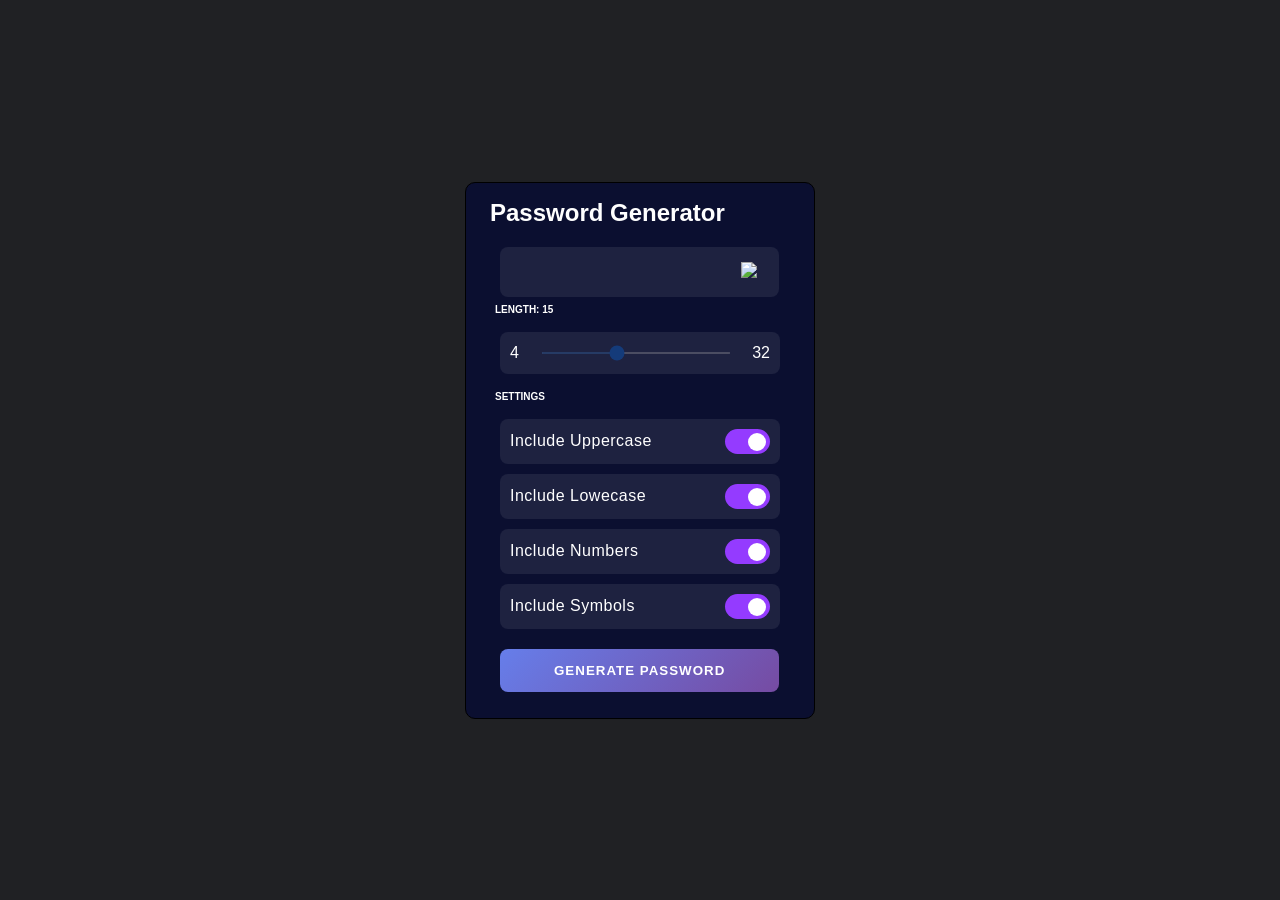
==== index.html @ 37be7d50 "Rename generator.html to index.html" ====
<!DOCTYPE html>
<html lang="en">

<head>
    <meta charset="UTF-8">
    <link rel="stylesheet" href="style.css">
    <meta name="viewport" content="width=device-width, initial-scale=1.0">
    <link rel="preconnect" href="https://fonts.gstatic.com">
    <link href="https://fonts.googleapis.com/css2?family=Oswald&display=swap" rel="stylesheet">
    <title>Password Generator</title>
</head>

<body>
<form id="passwordGeneratorForm">
    <div class="container">
        <h2>Password Generator</h2>
        <div class="result__container"><span id="result"></span>
            <button id="copy"><img src="copy.png"></img>
            </button>
        </div>
        <p>LENGTH: <span id="demo"></span></p>
        <div class="options">
            <div class="option"> 4
                <input type="range" min="4" max="32" value="15" class="lslider" id="length">32
            </div>
            <p>SETTINGS</p>
            <div class="option">
                <label>Include Uppercase</label>
                <label class="switch">
                    <input type="checkbox" id="uppercase" checked> <span class="slider_round"></span>
                </label>
            </div>
            <div class="option">
                <label>Include Lowecase</label>
                <label class="switch">
                    <input type="checkbox" id="lowercase" checked> <span class="slider_round"></span> </label>
            </div>
            <div class="option">
                <label>Include Numbers</label>
                <label class="switch">
                    <input type="checkbox" id="numbers" checked> <span class="slider_round"></span> </label>
            </div>
            <div class="option">
                <label>Include Symbols</label>
                <label class="switch">
                    <input type="checkbox" id="symbols" checked> <span class="slider_round"></span> </label>
            </div>
            <button class="btn" id="generate" type="submit">Generate Password</button>
        </div>

    </div>
</form>
<script src="javaScript.js"></script>
</body>

</html>
---- style.css ----
* {
    margin: 0;
    padding: 0;
    box-sizing: border-box;
}

body {
    height: 100vh;
    width: 100vw;
    display: flex;
    align-items: center;
    justify-content: center;
    flex-direction: column;
    font-family: 'Montserrat', sans-serif;
    background: #202124
}

.container {
    color: white;
    padding: 1rem 1.5rem;
    border: 1px solid black;
    border-radius: 10px;
    width: 350px;
    background-color: #0b0f30;
}

h2 {

    padding: 0 0 20px 0;
}

.option {
    display: flex;
    justify-content: space-between;
    align-items: center;
    margin: 10px;
    padding: 10px;
    background: #1e2240;
    border-radius: 8px;
}

.option #length {
    object-position: center;

}

p {
    font-size: 10px;
    font-weight: bold;
    padding: 7px 5px;
}

.result__container {
    height: 50px;
    width: 93%;
    display: flex;
    justify-content: space-between;
    align-items: center;
    padding: 0 10px;
    background: #1e2240;
    border-radius: 8px;
    margin-left: 10px;
}

.result-container #result {
    word-wrap: break-word;
    max-width: calc(100% - 40px);
}

.result__container #copy {
    height: 40px;
    width: 40px;
    color: #ffffff;
    border: none;
    cursor: pointer;
    outline: none;
    background: inherit;
}

.result__container #copy:hover {
    background-color: #1c2541;
    color: #ffffff;
}

.result__container #copy img {
    box-sizing: border-box;
    width: 30px;
}

.switch {
    position: relative;
    display: inline-block;
    width: 45px;
    height: 25px;
}

.switch input {
    opacity: 0;
    width: 0;
    height: 0;
}

.slider_round {
    position: absolute;
    cursor: pointer;
    top: 0;
    left: 0;
    right: 0;
    bottom: 0;
    background-color: #ccc;
    -webkit-transition: .4s;
    transition: .4s;
}

.slider_round:before {
    position: absolute;
    content: "";
    height: 18px;
    width: 18px;
    left: 3px;
    bottom: 3px;
    background-color: white;
    -webkit-transition: .4s;
    transition: .4s;
}

input:checked + .slider_round {
    background-color: #943bff;
}

input:focus + .slider_round {
    box-shadow: 0 0 1px #2196F3;
}

input:checked + .slider_round:before {
    -webkit-transform: translateX(20px);
    -ms-transform: translateX(20px);
    transform: translateX(20px);
}

.slider_round {
    border-radius: 34px;
}

.slider_round:before {
    border-radius: 50%;
}

.btn {

    user-select: none;
    position: relative;
    margin: 10px 10px;
    padding: 14px 54px;
    border-radius: 8px;
    color: #fff;
    border: none;
    background-image: linear-gradient(
            135deg
            , #667eea 0%, #764ba2 100%);
    letter-spacing: 1px;
    font-weight: bold;
    text-transform: uppercase;
    cursor: pointer;
    transition: all 150ms ease;
}
.btn:active {
    transform: translateY(-3%);
    box-shadow: 0 4px 8px rgba(255, 255, 255, 0.08);
}

/*slider range */

.lslider {
    width: calc(100% - (70px));
    height: 2px;

    background: rgba(255, 255, 255, 0.314);
    outline: none;
    opacity: 0.3;
    -webkit-transition: .2s;
    justify-content: center;
    align-items: center;
    background: rgba(255, 255, 255, 0.08);
    border-radius: 8px;
    margin: 10px 0;
    transition: opacity .2s;
}

.lslider::-webkit-slider-thumb {
    -webkit-appearance: none;
    width: 20px;
    height: 20px;
    border-radius: 50%;
    background: white;
    cursor: pointer;
    transition: all 0.15s ease-in-out;
}

/*pop up circle */
.lslider::-webkit-slider-thumb:hover {
    background: #d4d4d4;
    transform: scale(1.2);
}

.lslider:hover {
    opacity: 2;
}

label {
    letter-spacing: 0.5px;
}
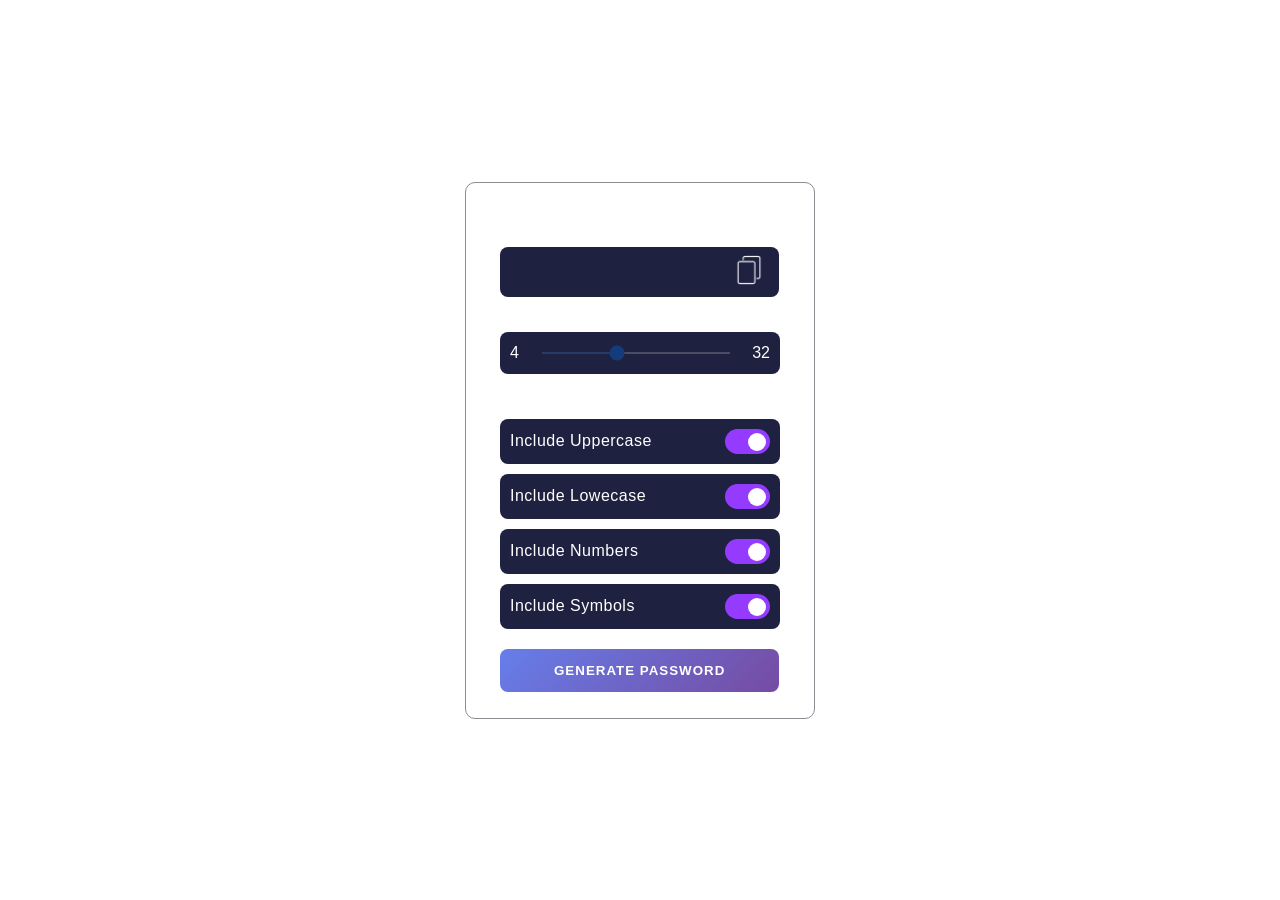
==== commit abdb5ee4: "Update index.html" ====
--- a/index.html
+++ b/index.html
@@ -6,7 +6,7 @@
     <link rel="stylesheet" href="style.css">
     <meta name="viewport" content="width=device-width, initial-scale=1.0">
     <link rel="preconnect" href="https://fonts.gstatic.com">
-    <link href="https://fonts.googleapis.com/css2?family=Oswald&display=swap" rel="stylesheet">
+    <link href="https://fonts.googleapis.com/css2?family=Inter&display=swap" rel="stylesheet">
     <title>Password Generator</title>
 </head>
 
--- a/style.css
+++ b/style.css
@@ -12,16 +12,16 @@
     justify-content: center;
     flex-direction: column;
     font-family: 'Montserrat', sans-serif;
-    background: #202124
+    background: #ffffff
 }
 
 .container {
     color: white;
     padding: 1rem 1.5rem;
-    border: 1px solid black;
+    border: .5mm solid rgb(138 141 145) ;
     border-radius: 10px;
     width: 350px;
-    background-color: #0b0f30;
+    background-color: #fffff;
 }
 
 h2 {
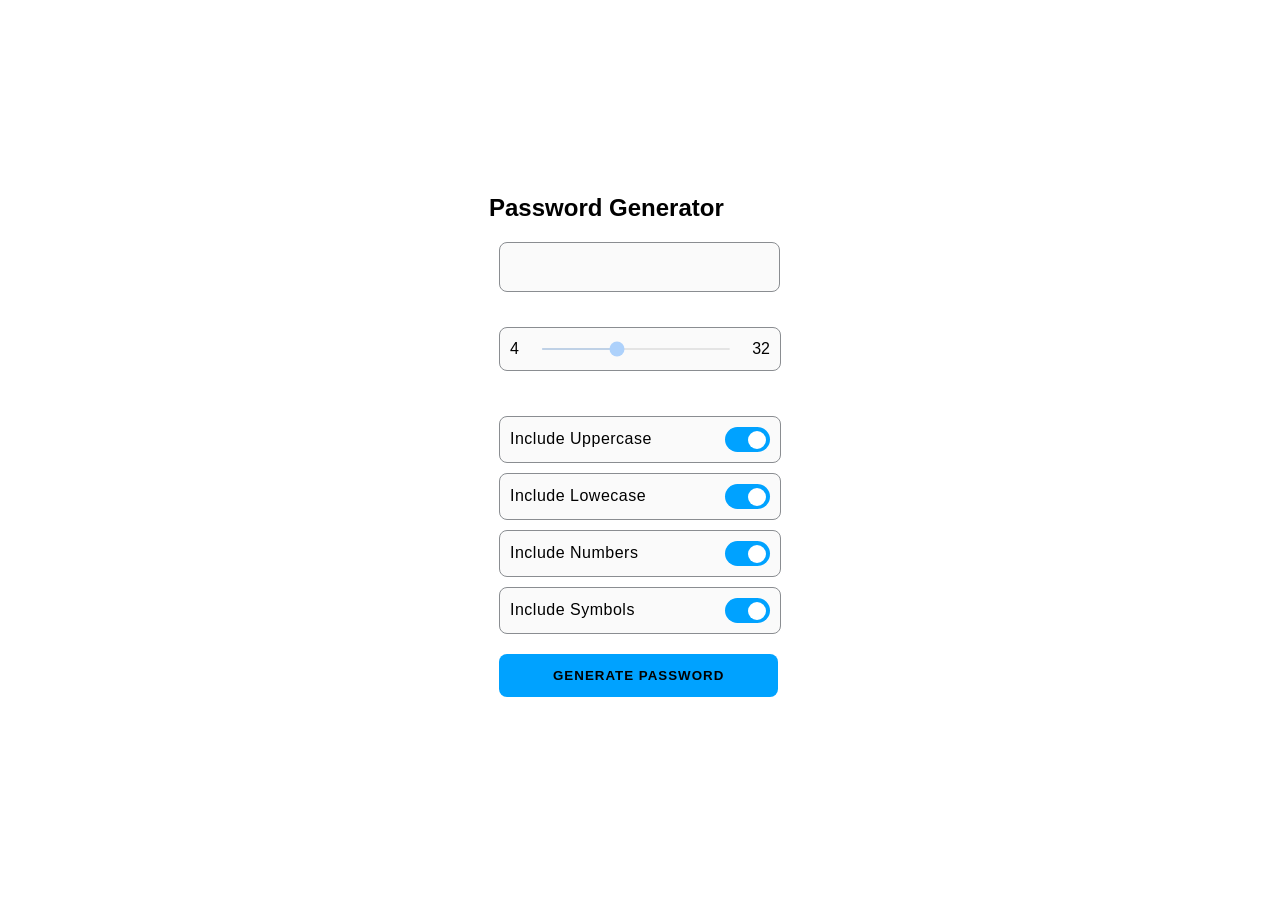
==== commit c48461e7: "Update index.html" ====
--- a/index.html
+++ b/index.html
@@ -15,7 +15,7 @@
     <div class="container">
         <h2>Password Generator</h2>
         <div class="result__container"><span id="result"></span>
-            <button id="copy"><img src="copy.png"></img>
+           
             </button>
         </div>
         <p>LENGTH: <span id="demo"></span></p>
--- a/style.css
+++ b/style.css
@@ -11,32 +11,35 @@
     align-items: center;
     justify-content: center;
     flex-direction: column;
-    font-family: 'Montserrat', sans-serif;
+    font-family: Inter, sans-serif;
     background: #ffffff
 }
 
 .container {
     color: white;
     padding: 1rem 1.5rem;
-    border: .5mm solid rgb(138 141 145) ;
-    border-radius: 10px;
     width: 350px;
-    background-color: #fffff;
+    
 }
 
 h2 {
 
     padding: 0 0 20px 0;
+    color: #000;
+    align-content: center;
 }
 
 .option {
     display: flex;
     justify-content: space-between;
     align-items: center;
+    color: black;
     margin: 10px;
     padding: 10px;
-    background: #1e2240;
-    border-radius: 8px;
+    background: #fafafa;
+    border-radius: 8px;
+    border: .5mm solid rgb(138 141 145);
+   
 }
 
 .option #length {
@@ -57,9 +60,11 @@
     justify-content: space-between;
     align-items: center;
     padding: 0 10px;
-    background: #1e2240;
+    background: #fafafa;
     border-radius: 8px;
     margin-left: 10px;
+    color: #8a8d91;
+    border: .5mm solid rgb(138 141 145);
 }
 
 .result-container #result {
@@ -125,7 +130,7 @@
 }
 
 input:checked + .slider_round {
-    background-color: #943bff;
+    background-color:#00a2ff;
 }
 
 input:focus + .slider_round {
@@ -149,15 +154,13 @@
 .btn {
 
     user-select: none;
+    font-family: Inter, sans-serif;
     position: relative;
     margin: 10px 10px;
     padding: 14px 54px;
     border-radius: 8px;
-    color: #fff;
+    background-color: #00a2ff;
     border: none;
-    background-image: linear-gradient(
-            135deg
-            , #667eea 0%, #764ba2 100%);
     letter-spacing: 1px;
     font-weight: bold;
     text-transform: uppercase;
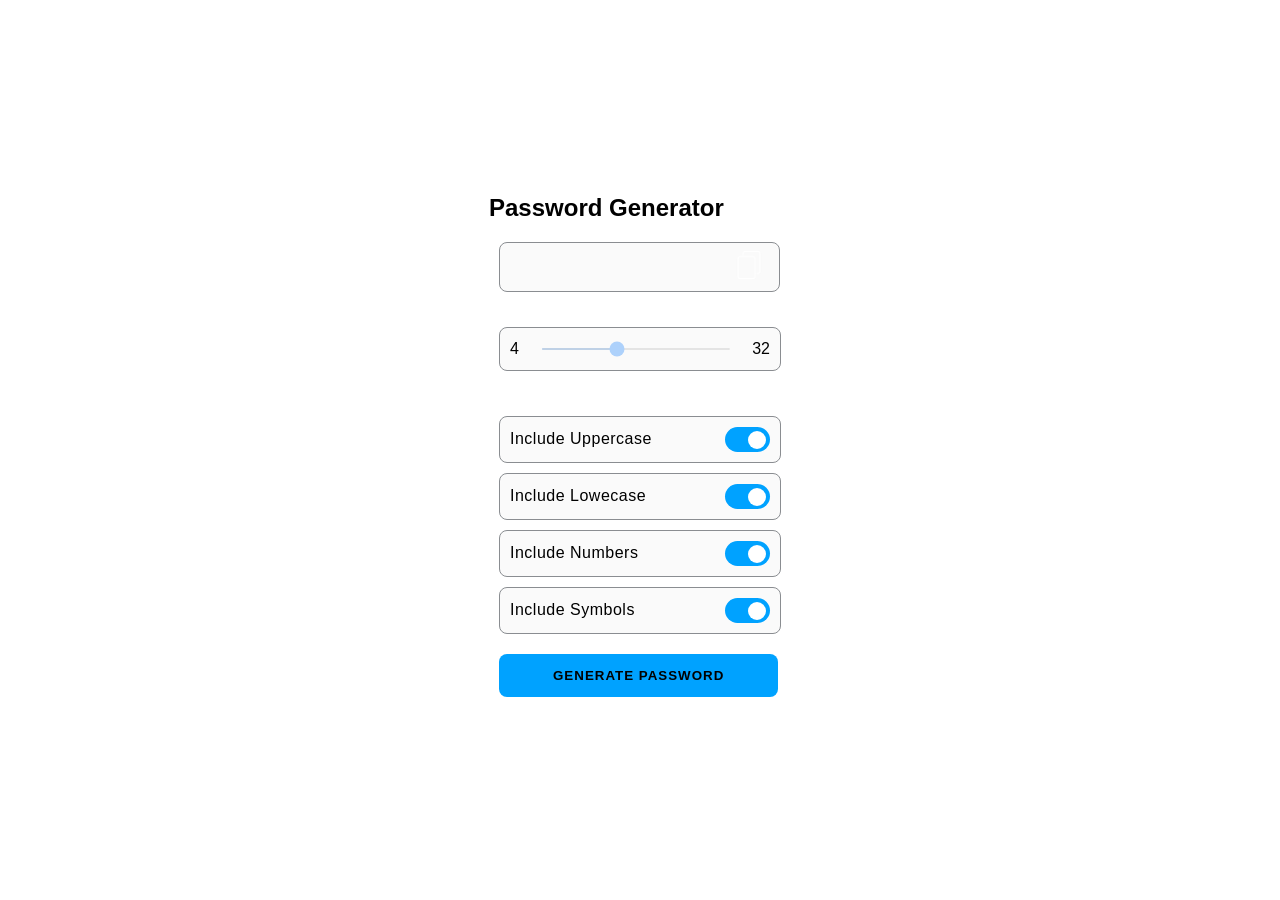
==== commit dab02d8c: "Update index.html" ====
--- a/index.html
+++ b/index.html
@@ -15,7 +15,7 @@
     <div class="container">
         <h2>Password Generator</h2>
         <div class="result__container"><span id="result"></span>
-           
+          <button id="copy"><img src="copy.png"></img> 
             </button>
         </div>
         <p>LENGTH: <span id="demo"></span></p>
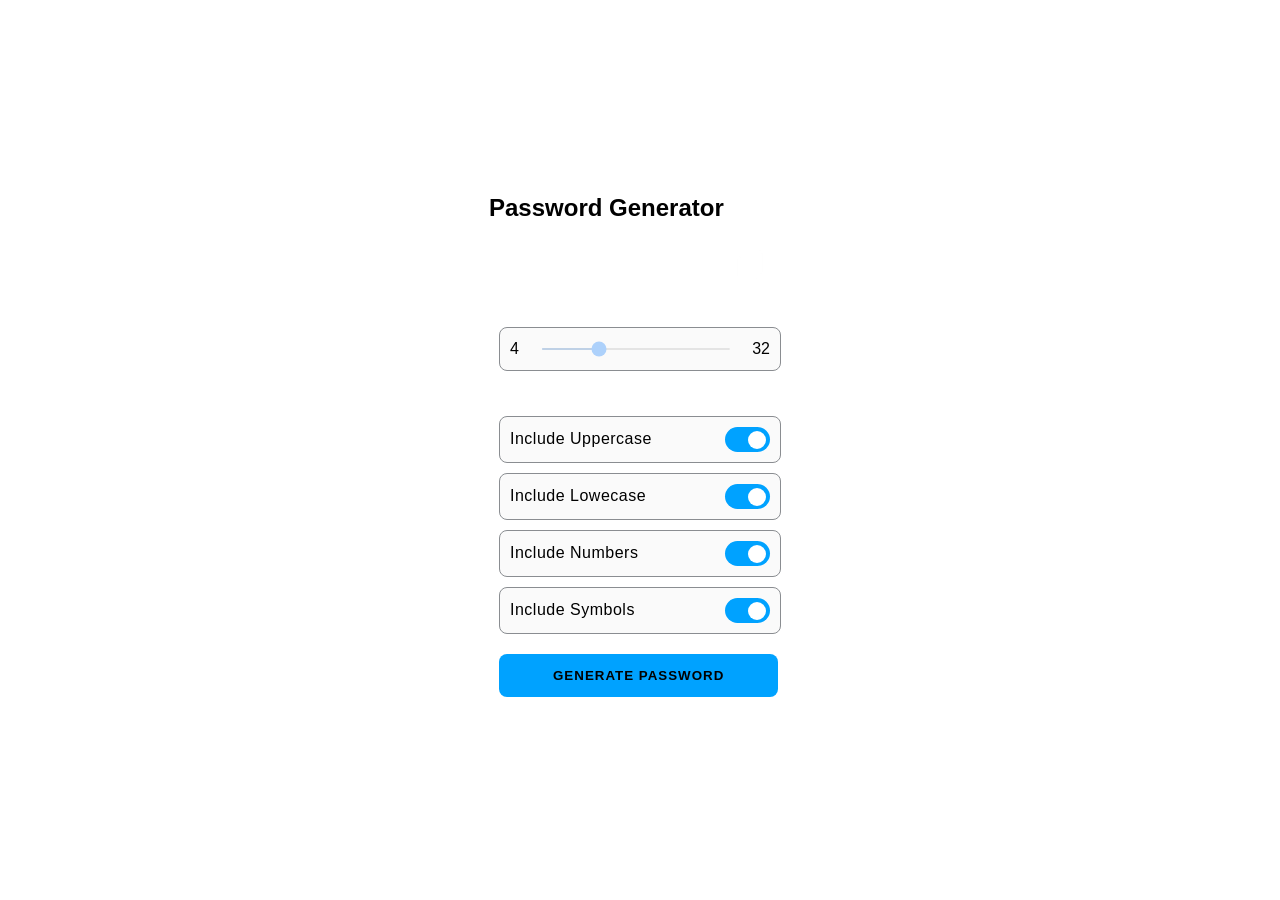
==== commit 040818c0: "Update index.html" ====
--- a/index.html
+++ b/index.html
@@ -21,7 +21,7 @@
         <p>LENGTH: <span id="demo"></span></p>
         <div class="options">
             <div class="option"> 4
-                <input type="range" min="4" max="32" value="15" class="lslider" id="length">32
+                <input type="range" min="8" max="32" value="15" class="lslider" id="length">32
             </div>
             <p>SETTINGS</p>
             <div class="option">
--- a/style.css
+++ b/style.css
@@ -60,11 +60,11 @@
     justify-content: space-between;
     align-items: center;
     padding: 0 10px;
-    background: #fafafa;
+    
     border-radius: 8px;
     margin-left: 10px;
-    color: #8a8d91;
-    border: .5mm solid rgb(138 141 145);
+    color: #006dff;
+    
 }
 
 .result-container #result {
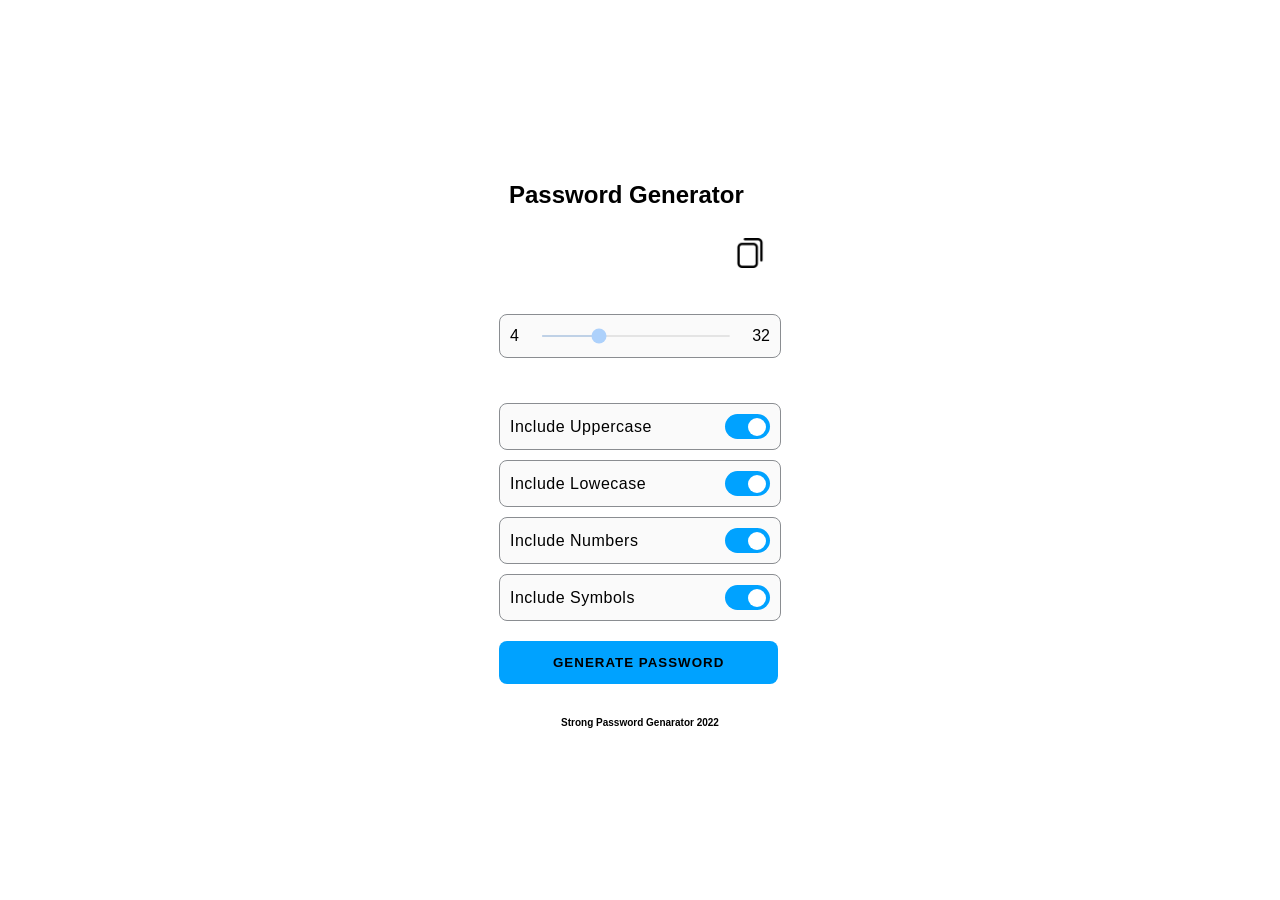
==== commit 811d0239: "Update index.html" ====
--- a/index.html
+++ b/index.html
@@ -50,6 +50,7 @@
 
     </div>
 </form>
+    <p> Strong Password Genarator 2022 </p>    
 <script src="javaScript.js"></script>
 </body>
 
--- a/style.css
+++ b/style.css
@@ -27,6 +27,7 @@
     padding: 0 0 20px 0;
     color: #000;
     align-content: center;
+    padding-left: 20px;
 }
 
 .option {
@@ -83,13 +84,16 @@
 }
 
 .result__container #copy:hover {
-    background-color: #1c2541;
-    color: #ffffff;
+    margin-top: 2px;
+    
 }
 
 .result__container #copy img {
     box-sizing: border-box;
     width: 30px;
+     -webkit-transition: margin 0.5s ease-out;
+    -moz-transition: margin 0.5s ease-out;
+    -o-transition: margin 0.5s ease-out;
 }
 
 .switch {
